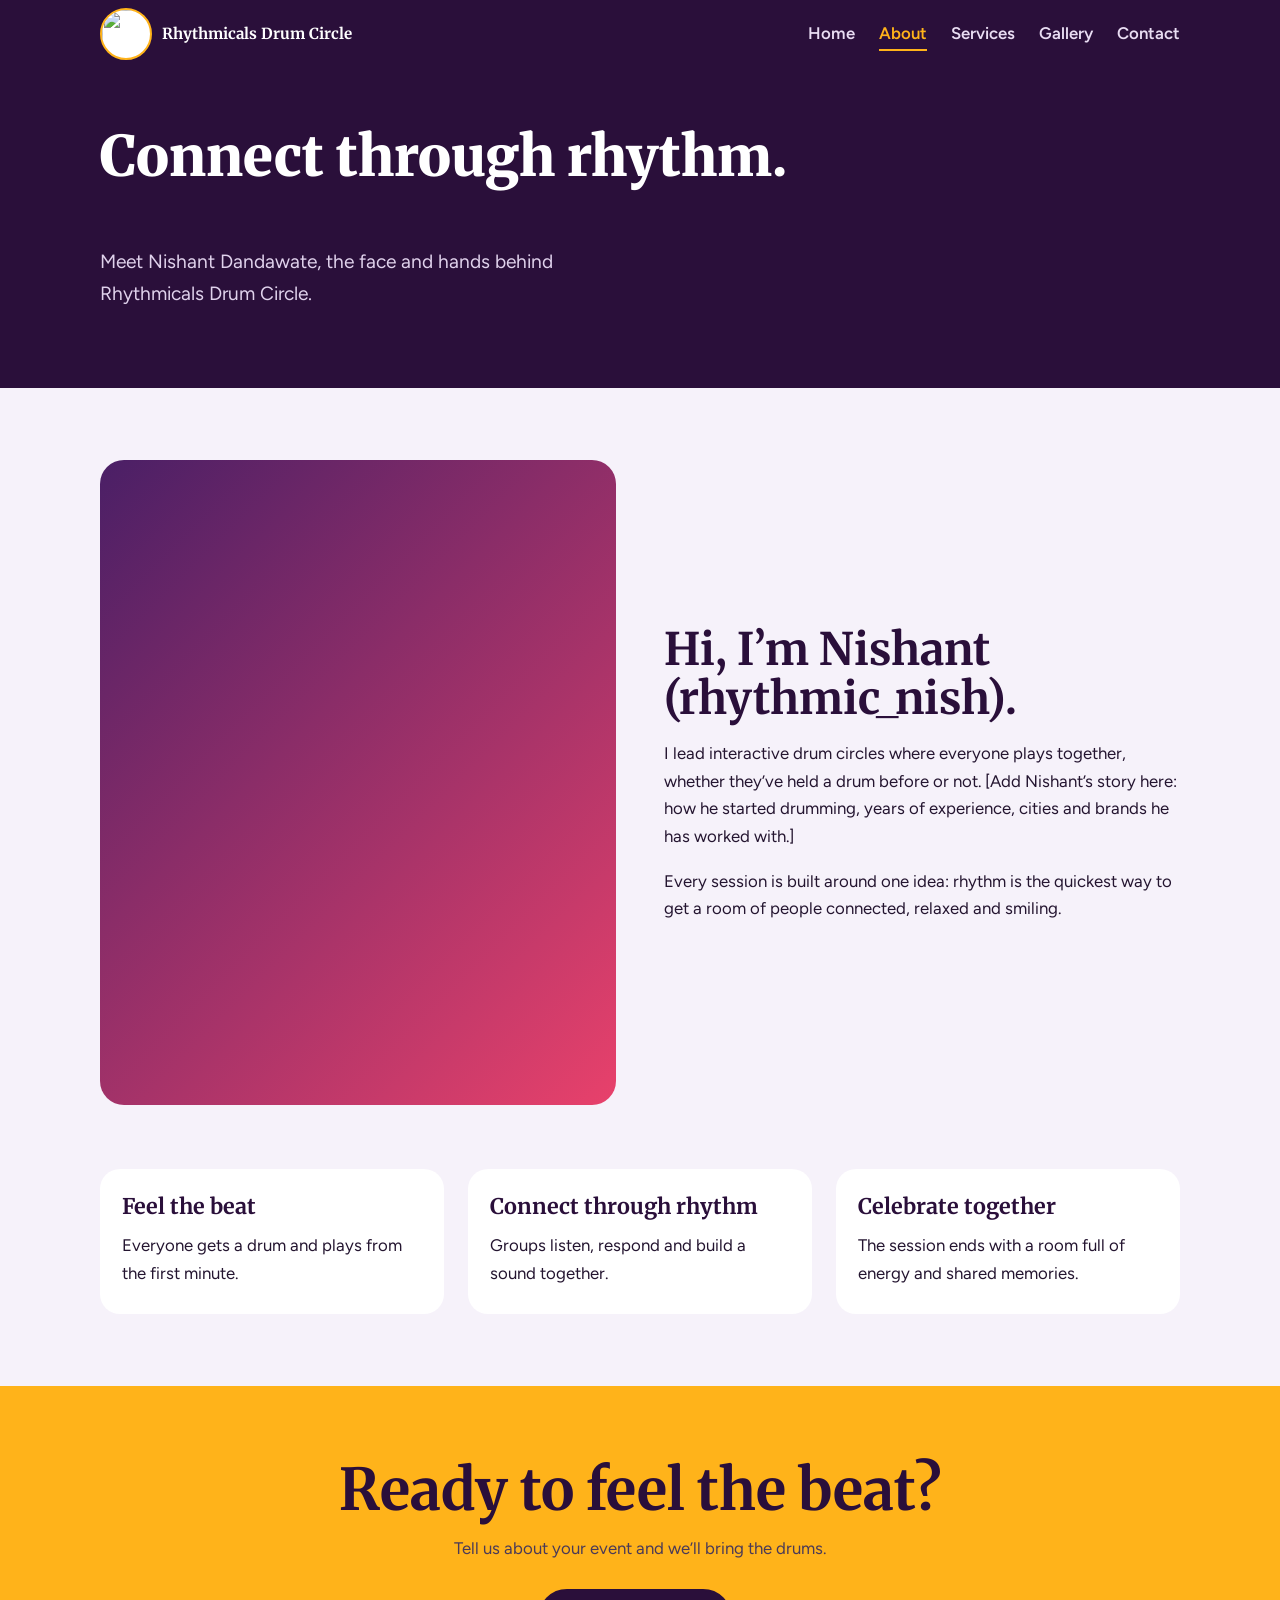
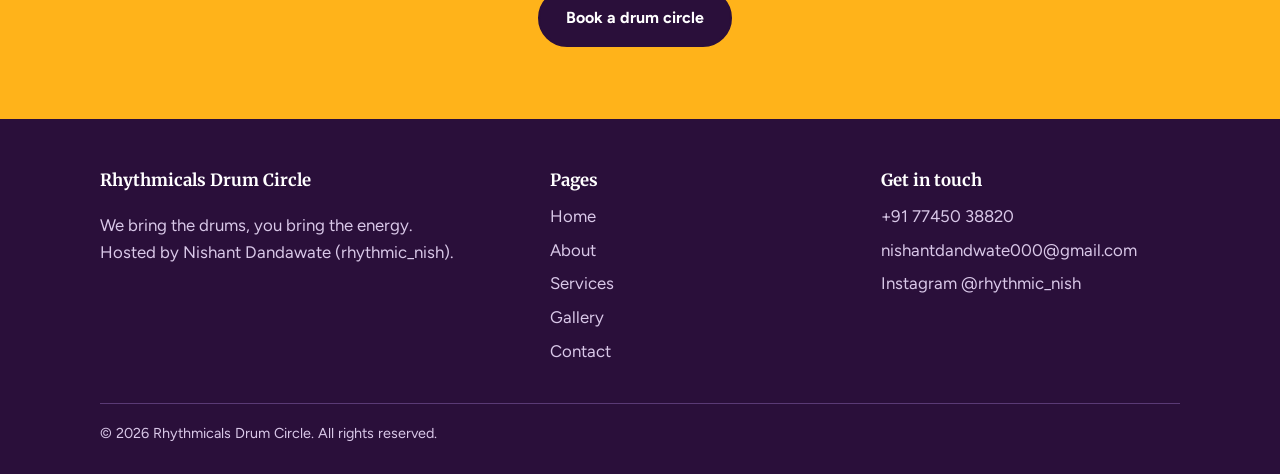
==== about.html @ 59209d74 "Files for rhythmicals" ====
<!DOCTYPE html>
<html lang="en">
  <head>
    <meta charset="utf-8" />
    <meta name="viewport" content="width=device-width,initial-scale=1" />
    <link rel="preconnect" href="https://fonts.googleapis.com" />
    <link
      href="https://fonts.googleapis.com/css2?family=Bricolage+Grotesque:wght@700;800&family=Figtree:wght@400;600;700&display=swap"
      rel="stylesheet"
    />
    <link
        href="https://fonts.googleapis.com/css2?family=Merriweather:wght@700;900&family=Figtree:wght@400;600;700&display=swap"
        rel="stylesheet"
    />
    <link rel="stylesheet" href="style.css" />
    <title>About | Rhythmicals Drum Circle</title>
  </head>
  <body>
    <header id="hdr"></header>
    <div class="hero small">
      <div class="wrap">
        <h1>Connect through rhythm.</h1>
        <p class="lead">
          Meet Nishant Dandawate, the face and hands behind Rhythmicals Drum
          Circle.
        </p>
      </div>
    </div>
    <section>
      <div class="wrap">
        <div class="row">
          <div class="photo" style="aspect-ratio: 4/5">
            <img
              src="images/about.jpg"
              alt="Percussionist seated on a cajon in a studio"
              style="object-position: 50% 30%"
            />
          </div>
          <div>
            <h2>Hi, I’m Nishant (rhythmic_nish).</h2>
            <p>
              I lead interactive drum circles where everyone plays together,
              whether they’ve held a drum before or not. [Add Nishant’s story
              here: how he started drumming, years of experience, cities and
              brands he has worked with.]
            </p>
            <p>
              Every session is built around one idea: rhythm is the quickest way
              to get a room of people connected, relaxed and smiling.
            </p>
          </div>
        </div>
        <div class="cards">
          <div class="card">
            <div class="t">
              <h3>Feel the beat</h3>
              <p>Everyone gets a drum and plays from the first minute.</p>
            </div>
          </div>
          <div class="card">
            <div class="t">
              <h3>Connect through rhythm</h3>
              <p>Groups listen, respond and build a sound together.</p>
            </div>
          </div>
          <div class="card">
            <div class="t">
              <h3>Celebrate together</h3>
              <p>
                The session ends with a room full of energy and shared memories.
              </p>
            </div>
          </div>
        </div>
      </div>
    </section>
    <section class="band">
      <div class="wrap">
        <h2>Ready to feel the beat?</h2>
        <p class="sub" style="margin: 0 auto 20px">
          Tell us about your event and we’ll bring the drums.
        </p>
        <a class="btn" href="contact.html">Book a drum circle</a>
      </div>
    </section>
    <footer id="ftr"></footer>
    <script src="script.js"></script>
  </body>
</html>
---- style.css ----
:root {
  --plum: #2a0f3a;
  --plum2: #4a1f66;
  --gold: #ffb31a;
  --rose: #e8416b;
  --mist: #f6f2fa;
  --ink: #241530;
}
* {
  box-sizing: border-box;
}
body {
  margin: 0;
  font: 400 1.05rem/1.65 "Figtree", system-ui, sans-serif;
  color: var(--ink);
  background: var(--mist);
}
h1,
h2,
h3,
.logo {
  font-family: "Merriweather", Georgia, serif;
}
a {
  color: inherit;
}
:focus-visible {
  outline: 3px solid var(--gold);
  outline-offset: 3px;
}
.wrap {
  max-width: 1120px;
  margin: auto;
  padding: 0 20px;
}
header {
  background: var(--plum);
  position: sticky;
  top: 0;
  z-index: 9;
}
.bar {
  display: flex;
  align-items: center;
  justify-content: space-between;
  height: 68px;
}
.logo {
  display: flex;
  gap: 10px;
  align-items: center;
  color: #fff;
  font-weight: 700;
  font-size: 0.95rem;
  text-decoration: none;
}
.logo svg {
  width: 34px;
  height: 34px;
}
nav a {
  color: #e9ddf3;
  text-decoration: none;
  margin-left: 24px;
  font-weight: 600;
  padding: 6px 0;
  border-bottom: 2px solid transparent;
}
nav a.on,
nav a:hover {
  color: var(--gold);
  border-color: var(--gold);
}
.menu {
  display: none;
}
.hero {
  background: var(--plum);
  color: #fff;
  overflow: hidden;
}
.hero .wrap {
  display: grid;
  grid-template-columns: 1.1fr 0.9fr;
  gap: 40px;
  align-items: center;
  padding: 64px 20px 80px;
}
.hero.small .wrap {
  grid-template-columns: 1fr;
  padding: 56px 20px;
}
h1 {
  font-weight: 900;
  font-size: clamp(2rem, 5vw, 3.5rem);
  line-height: 1.15;
  margin: 0 0 18px;
}
.lead {
  font-size: 1.2rem;
  color: #e0d2ec;
  max-width: 46ch;
  margin: 0 0 22px;
}
.btn {
  display: inline-block;
  padding: 14px 26px;
  border-radius: 999px;
  font-weight: 700;
  text-decoration: none;
  background: var(--gold);
  color: var(--plum);
  margin: 6px 10px 0 0;
  border: 2px solid var(--gold);
  cursor: pointer;
  font-size: 1rem;
}
.btn.alt {
  background: none;
  color: #fff;
  border-color: #8e6aa8;
}
.drum {
  position: relative;
  aspect-ratio: 1;
  width: min(100%, 420px);
  margin: auto;
}
.drum::before {
  content: "";
  position: absolute;
  inset: -16%;
  border-radius: 50%;
  background: repeating-radial-gradient(
    circle,
    transparent 0 22px,
    rgba(255, 179, 26, 0.3) 22px 24px
  );
  animation: ring 6s ease-in-out infinite alternate;
}
@keyframes ring {
  to {
    transform: scale(1.07);
  }
}
@media (prefers-reduced-motion: reduce) {
  .drum::before {
    animation: none;
  }
}
.photo {
  background: linear-gradient(135deg, var(--plum2), var(--rose));
  overflow: hidden;
  position: relative;
}
.photo img {
  width: 100%;
  height: 100%;
  object-fit: cover;
  display: block;
  position: absolute;
  inset: 0;
}
.drum .photo {
  position: absolute;
  inset: 12%;
  border-radius: 50%;
  border: 6px solid var(--gold);
}
section {
  padding: 72px 0;
}
h2 {
  font-weight: 700;
  line-height: 1.2;
  font-size: clamp(1.8rem, 4vw, 2.8rem);
  line-height: 1.1;
  color: var(--plum);
  margin: 0 0 14px;
}
h3 {
  font-size: 1.35rem;
  margin: 0 0 8px;
  color: var(--plum);
}
.sub {
  max-width: 62ch;
  color: #4a3a58;
}
.cards {
  display: grid;
  grid-template-columns: repeat(3, 1fr);
  gap: 24px;
  margin-top: 36px;
}
.card {
  background: #fff;
  border-radius: 20px;
  overflow: hidden;
}
.card .photo {
  aspect-ratio: 4/3;
}
.card .t {
  padding: 20px 22px 26px;
}
.card p {
  margin: 0;
}
.row {
  display: grid;
  grid-template-columns: 1fr 1fr;
  gap: 48px;
  align-items: center;
  margin: 0 0 64px;
}
.row:nth-child(even) .photo {
  order: 2;
}
.row .photo {
  aspect-ratio: 4/3;
  border-radius: 24px;
}
.band {
  background: var(--gold);
  text-align: center;
}
.band h2 {
  font-size: clamp(2rem, 5vw, 3.6rem);
}
.band .btn {
  background: var(--plum);
  color: #fff;
  border-color: var(--plum);
}
.grid {
  columns: 3 240px;
  column-gap: 16px;
}
.grid .photo {
  margin-bottom: 16px;
  border-radius: 16px;
  break-inside: avoid;
}
.contact {
  display: grid;
  grid-template-columns: 1fr 1.2fr;
  gap: 48px;
}
form {
  display: grid;
  gap: 14px;
}
label {
  font-weight: 600;
  display: grid;
  gap: 6px;
}
input,
textarea,
select {
  font: inherit;
  padding: 12px 14px;
  border: 2px solid #cdbfdb;
  border-radius: 12px;
  background: #fff;
}
.list {
  padding: 0;
  list-style: none;
  margin: 20px 0;
}
.list li {
  margin: 10px 0;
}
footer {
  background: var(--plum);
  color: #d9c8e8;
  padding: 48px 0 28px;
}
footer .wrap {
  display: grid;
  grid-template-columns: 1.4fr 1fr 1fr;
  gap: 32px;
}
footer a {
  text-decoration: none;
  display: block;
  margin: 6px 0;
}
footer a:hover {
  color: var(--gold);
}
footer h4 {
  color: #fff;
  margin: 0 0 8px;
  font-family: "Merriweather", Georgia, serif;
}
.copy {
  grid-column: 1/-1;
  border-top: 1px solid #5a3a75;
  padding-top: 18px;
  font-size: 0.9rem;
}
@media (max-width: 760px) {
  .menu {
    display: block;
    background: none;
    border: 1px solid #6b4a85;
    color: #fff;
    border-radius: 8px;
    padding: 8px 14px;
    font: inherit;
  }
  nav {
    display: none;
    position: absolute;
    top: 68px;
    left: 0;
    right: 0;
    background: var(--plum);
    padding: 8px 20px 16px;
  }
  nav.open {
    display: block;
  }
  nav a {
    display: block;
    margin: 0;
    padding: 12px 0;
  }
  .hero .wrap,
  .cards,
  .row,
  .contact,
  footer .wrap {
    grid-template-columns: 1fr;
  }
  .row:nth-child(even) .photo {
    order: 0;
  }
  section {
    padding: 52px 0;
  }
}
.hp {
  position: absolute;
  left: -9999px;
  opacity: 0;
}
.status {
  font-weight: 600;
  min-height: 1.6em;
  margin: 0;
}
.status.ok {
  color: #1b7a3d;
}
.status.err {
  color: #b3261e;
}
button.btn[disabled] {
  opacity: 0.6;
  cursor: wait;
}
.logo .mark {
  width: 52px;
  height: 52px;
  border-radius: 50%;
  background: #fff;
  border: 2px solid var(--gold);
  object-fit: cover;
}
.hero-logo {
  position: absolute;
  z-index: 2;
  left: -4%;
  bottom: 2%;
  width: 32%;
  aspect-ratio: 1;
  border-radius: 50%;
  background: #fff;
  border: 4px solid var(--gold);
  box-shadow: 0 6px 20px #0006;
}
.hero {
  position: relative;
}
.hero .wrap {
  position: relative;
  z-index: 1;
}
.vbg {
  position: absolute;
  inset: 0;
  width: 100%;
  height: 100%;
  object-fit: cover;
  z-index: 0;
}
.hero::after {
  content: "";
  position: absolute;
  inset: 0;
  background: linear-gradient(
    90deg,
    rgba(42, 15, 58, 0.88),
    rgba(42, 15, 58, 0.55)
  );
  z-index: 0;
}
@media (max-width: 480px) {
  .logo span {
    max-width: 7.5em;
    line-height: 1.2;
    font-size: 0.82rem;
  }
}
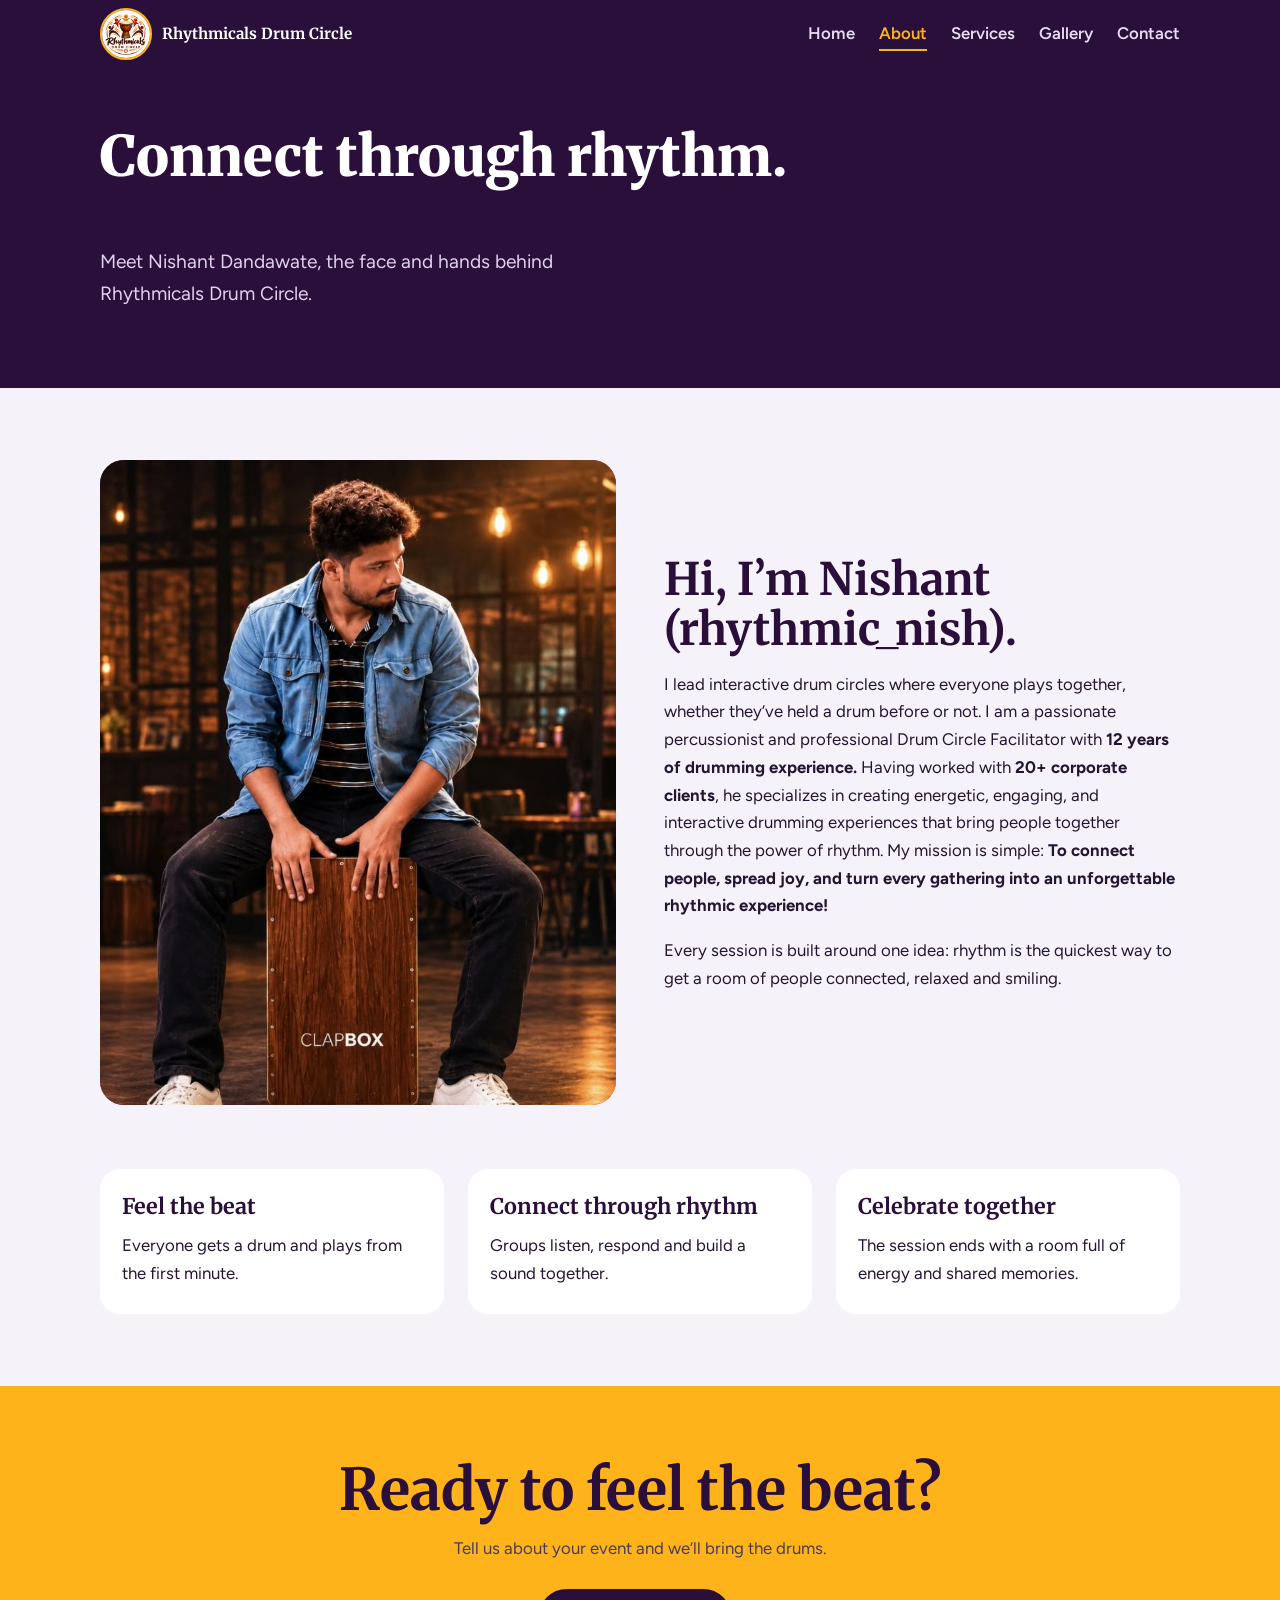
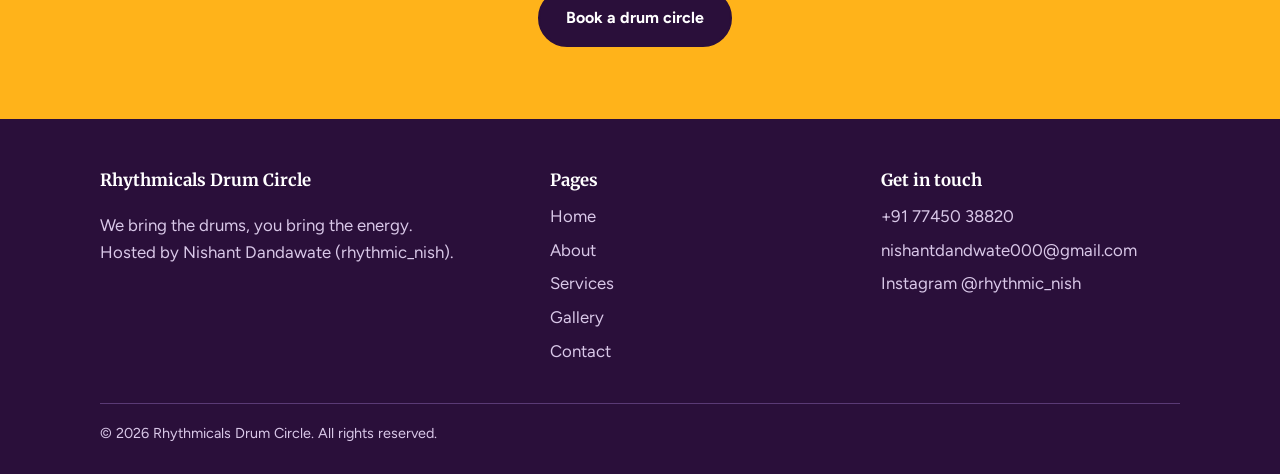
==== commit 81ed8c1b: "Update about.html" ====
--- a/about.html
+++ b/about.html
@@ -40,9 +40,11 @@
             <h2>Hi, I’m Nishant (rhythmic_nish).</h2>
             <p>
               I lead interactive drum circles where everyone plays together,
-              whether they’ve held a drum before or not. [Add Nishant’s story
-              here: how he started drumming, years of experience, cities and
-              brands he has worked with.]
+              whether they’ve held a drum before or not. I am a passionate percussionist and professional Drum Circle Facilitator with <b>12 years of drumming experience.</b>
+
+              Having worked with <b>20+ corporate clients</b>, he specializes in creating energetic, engaging, and interactive drumming experiences that bring people together through the power of rhythm.
+              
+              My mission is simple: <b>To connect people, spread joy, and turn every gathering into an unforgettable rhythmic experience!</b>
             </p>
             <p>
               Every session is built around one idea: rhythm is the quickest way
--- a/style.css
+++ b/style.css
@@ -415,4 +415,7 @@
     line-height: 1.2;
     font-size: 0.82rem;
   }
-}
+  .drum {
+    display: none;
+  }
+}
